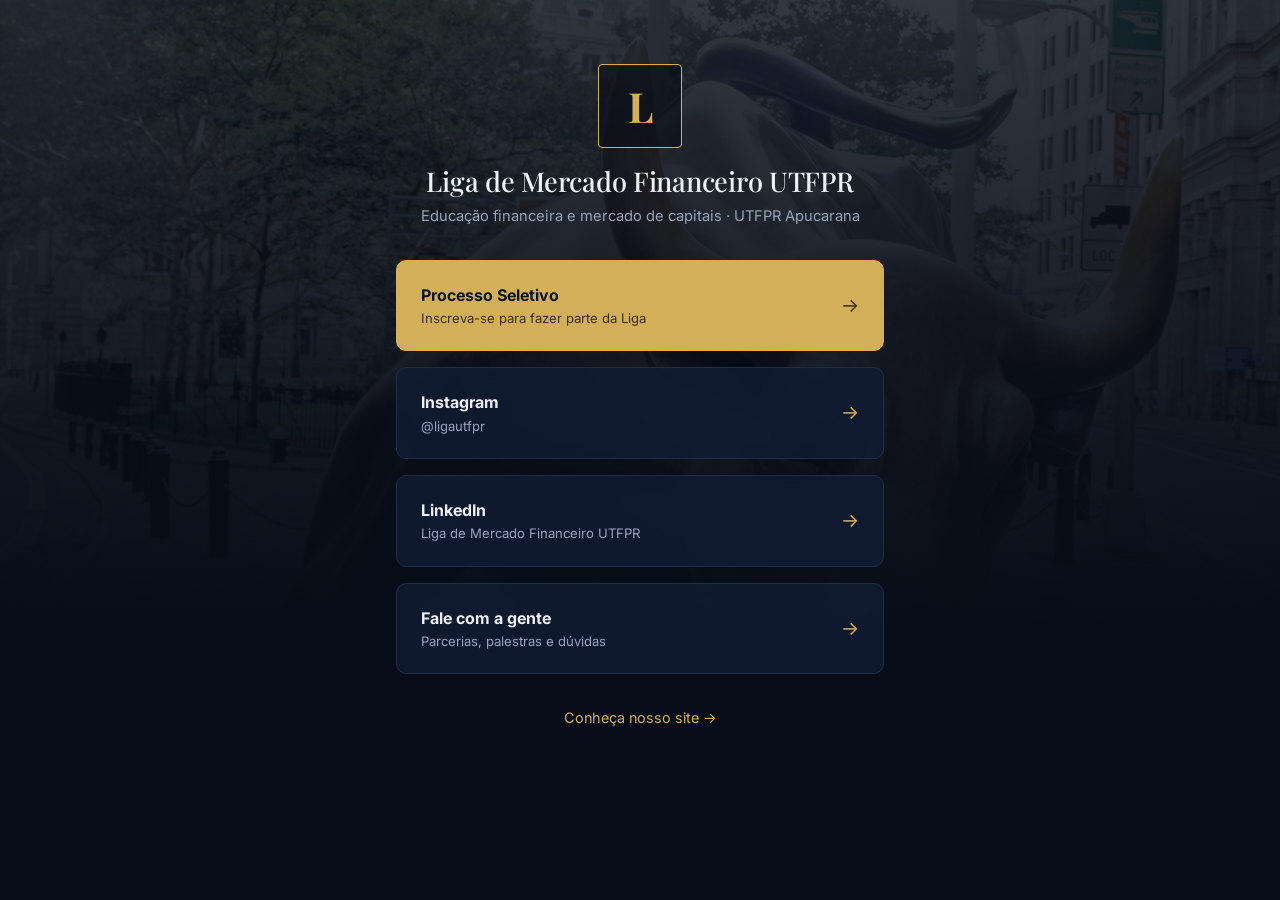
==== links.html @ d90d137b "feat: add site configuration, main functionality, and styling - Introduced a new configuration file " ====
<!DOCTYPE html>
<html lang="pt-BR">
<head>
<meta charset="UTF-8">
<meta name="viewport" content="width=device-width, initial-scale=1.0">
<title>Links · Liga de Mercado Financeiro UTFPR</title>
<meta name="description" content="Todos os links da Liga de Mercado Financeiro UTFPR.">
<link rel="preconnect" href="https://fonts.googleapis.com">
<link href="https://fonts.googleapis.com/css2?family=Inter:wght@400;500;600;700&family=Playfair+Display:wght@500;700&display=swap" rel="stylesheet">
<link rel="stylesheet" href="style.css">
<style>
  body{min-height:100vh;background:linear-gradient(180deg,rgba(7,13,24,.82),var(--bg) 70%),url(img/touro.jpg) center top/cover fixed}
  .bio{max-width:520px;margin:0 auto;padding:64px 16px 40px;text-align:center}
  .bio .logo-mark{width:84px;height:84px;font-size:2.6rem;margin:0 auto 1.2rem;background:rgba(7,13,24,.6)}
  .bio h1{font-size:1.7rem;margin-bottom:.4rem}
  .bio p{color:var(--muted);font-size:.92rem;margin-bottom:2rem}
  .bio .link-grid{grid-template-columns:1fr;text-align:left}
  .bio .link-item{backdrop-filter:blur(8px);background:rgba(17,29,51,.85)}
  .bio .link-item.featured{background:var(--gold)}
  .bio .site{margin-top:2rem;display:inline-block;color:var(--gold);font-size:.9rem}
</style>
</head>
<body>
  <main class="bio">
    <div class="logo-mark">L</div>
    <h1>Liga de Mercado Financeiro UTFPR</h1>
    <p>Educação financeira e mercado de capitais · UTFPR Apucarana</p>
    <div id="links-list" class="link-grid"></div>
    <a class="site" href="index.html">Conheça nosso site →</a>
  </main>
  <script src="js/config.js"></script>
  <script src="js/main.js"></script>
</body>
</html>
---- style.css ----
:root{
  --bg:#070d18; --bg2:#0c1526; --card:#111d33; --line:#1f2d4a;
  --text:#eef2f8; --muted:#97a3b9; --gold:#d4af5a; --gold2:#b8913a;
  --radius:10px; --ease:cubic-bezier(.2,.7,.2,1);
}
*{box-sizing:border-box;margin:0;padding:0}
html{scroll-behavior:smooth}
body{font-family:Inter,system-ui,sans-serif;background:var(--bg);color:var(--text);line-height:1.65;overflow-x:hidden;-webkit-font-smoothing:antialiased}
img{max-width:100%;display:block}
a{color:inherit;text-decoration:none}
.container{max-width:1200px;margin:0 auto;padding:0 24px}
h1,h2{font-family:"Playfair Display",Georgia,serif;font-weight:500;line-height:1.1;letter-spacing:-.01em}
h1 em,h2 em{color:var(--gold);font-style:italic}
h2{font-size:clamp(2rem,4.2vw,3.1rem);margin-bottom:1.2rem}
h3{font-size:1.12rem;font-weight:600;margin-bottom:.4rem}
.muted{color:var(--muted)}
.eyebrow{display:inline-flex;align-items:center;gap:.7rem;text-transform:uppercase;letter-spacing:.22em;font-size:.72rem;color:var(--gold);font-weight:600;margin-bottom:1rem}
.eyebrow::before{content:"";width:28px;height:1px;background:var(--gold)}
.eyebrow.center{display:flex;justify-content:center}
.btn{display:inline-flex;align-items:center;gap:.5rem;background:var(--gold);color:#0a1220;font-weight:600;font-size:.95rem;padding:.95rem 1.9rem;border-radius:999px;border:1px solid var(--gold);transition:.3s var(--ease)}
.btn:hover{background:transparent;color:var(--gold);transform:translateY(-2px)}
.btn-ghost{background:rgba(255,255,255,.04);color:var(--text);border-color:rgba(255,255,255,.35);backdrop-filter:blur(6px)}
.btn-ghost:hover{border-color:var(--gold)}
.btn-sm{padding:.55rem 1.15rem;font-size:.82rem}
.link-arrow{color:var(--gold);font-weight:500;white-space:nowrap}
.link-arrow:hover{text-decoration:underline}

/* NAV */
.nav{position:fixed;inset:0 0 auto;z-index:100;padding:22px 0;transition:.35s var(--ease)}
.nav.scrolled{background:rgba(7,13,24,.88);backdrop-filter:blur(14px);padding:12px 0;border-bottom:1px solid var(--line)}
.nav-inner{display:flex;align-items:center;justify-content:space-between;gap:1rem}
.logo{display:flex;align-items:center;gap:.75rem;font-size:.78rem;line-height:1.2;letter-spacing:.02em}
.logo-mark{width:42px;height:42px;border:1.5px solid var(--gold);color:var(--gold);display:grid;place-items:center;font-family:"Playfair Display";font-size:1.45rem;font-weight:700;border-radius:4px}
.logo-text strong{font-weight:700;font-size:.9rem}
.links{display:flex;gap:1.8rem;align-items:center;font-size:.88rem}
.links a:not(.btn){position:relative;opacity:.85}
.links a:not(.btn)::after{content:"";position:absolute;left:0;bottom:-4px;width:0;height:1px;background:var(--gold);transition:.3s}
.links a:not(.btn):hover{opacity:1}
.links a:not(.btn):hover::after{width:100%}
.menu-btn{display:none;background:none;border:0;cursor:pointer;width:32px;height:24px;position:relative}
.menu-btn span{position:absolute;left:0;width:100%;height:2px;background:var(--text);transition:.3s}
.menu-btn span:nth-child(1){top:2px}.menu-btn span:nth-child(2){top:11px}.menu-btn span:nth-child(3){top:20px}
.menu-open .menu-btn span:nth-child(1){top:11px;transform:rotate(45deg)}
.menu-open .menu-btn span:nth-child(2){opacity:0}
.menu-open .menu-btn span:nth-child(3){top:11px;transform:rotate(-45deg)}

/* HERO */
.hero{min-height:100vh;min-height:100svh;display:flex;align-items:center;position:relative;overflow:hidden}
.hero-bg{position:absolute;inset:-5%;background-size:cover;background-position:65% center;animation:zoom 22s ease-out forwards;will-change:transform}
@keyframes zoom{from{transform:scale(1.12)}to{transform:scale(1)}}
.hero-overlay{position:absolute;inset:0;background:linear-gradient(90deg,rgba(7,13,24,.97) 0%,rgba(7,13,24,.85) 40%,rgba(7,13,24,.35) 100%),linear-gradient(0deg,var(--bg) 0%,transparent 30%)}
.hero-content{position:relative;padding-top:90px;max-width:1200px}
.hero h1{font-size:clamp(2.6rem,6.4vw,5.2rem);max-width:820px;margin-bottom:1.5rem}
.lead{font-size:clamp(1.02rem,1.6vw,1.22rem);color:#c4cddc;max-width:560px;margin-bottom:2.4rem}
.hero-cta{display:flex;gap:1rem;flex-wrap:wrap}
.fade-up{opacity:0;transform:translateY(24px);animation:up 1s var(--ease) forwards}
.d1{animation-delay:.15s}.d2{animation-delay:.3s}.d3{animation-delay:.45s}
@keyframes up{to{opacity:1;transform:none}}
.scroll-hint{position:absolute;bottom:34px;left:50%;transform:translateX(-50%);width:24px;height:40px;border:1.5px solid rgba(255,255,255,.4);border-radius:14px}
.scroll-hint span{position:absolute;left:50%;top:8px;width:3px;height:8px;margin-left:-1.5px;background:var(--gold);border-radius:2px;animation:sh 1.8s infinite}
@keyframes sh{0%{opacity:0;transform:translateY(0)}40%{opacity:1}100%{opacity:0;transform:translateY(14px)}}

.ticker{background:var(--bg2);border-block:1px solid var(--line);min-height:46px}

/* STATS */
.stats{padding:70px 0 40px}
.stats-grid{display:grid;grid-template-columns:repeat(4,1fr);gap:1rem}
.stat{text-align:center;padding:1rem;border-left:1px solid var(--line)}
.stat:first-child{border-left:0}
.stat strong{display:block;font-family:"Playfair Display";font-size:clamp(2.2rem,4vw,3.2rem);font-weight:500;color:var(--gold);line-height:1.1}
.stat span{color:var(--muted);font-size:.85rem}

/* SECTIONS */
.section{padding:110px 0}
.section.alt{background:var(--bg2)}
.section-head{max-width:640px;margin-bottom:3rem}
.section-head.row{max-width:none;display:flex;justify-content:space-between;align-items:flex-end;gap:1rem;flex-wrap:wrap}
.section-head.row h2{margin-bottom:0}

/* SOBRE */
.about{display:grid;grid-template-columns:1fr 1.05fr;gap:5rem;align-items:center}
.about-img{position:relative}
.about-img img{border-radius:var(--radius);aspect-ratio:4/5;object-fit:cover;width:100%;filter:saturate(.85)}
.about-img::before{content:"";position:absolute;inset:-18px 18px 18px -18px;border:1px solid var(--gold);border-radius:var(--radius);z-index:-1;opacity:.5}
.about-badge{position:absolute;right:-24px;bottom:40px;background:var(--gold);color:#0a1220;padding:1.2rem 1.5rem;border-radius:var(--radius);box-shadow:0 20px 40px rgba(0,0,0,.4)}
.about-badge strong{display:block;font-family:"Playfair Display";font-size:2rem;line-height:1}
.about-badge span{font-size:.8rem;font-weight:500}
.mvv{margin-top:2.2rem;display:grid;gap:1.4rem}
.mvv-item{display:flex;gap:1.2rem;padding-top:1.4rem;border-top:1px solid var(--line)}
.mvv-n{font-family:"Playfair Display";color:var(--gold);font-size:1.1rem}
.mvv-item p{color:var(--muted);font-size:.95rem}

/* BANNER */
.banner{position:relative;padding:150px 0;background-size:cover;background-position:center 55%;text-align:center}
.banner-overlay{position:absolute;inset:0;background:rgba(7,13,24,.78)}
.banner-inner{position:relative}
.banner blockquote{font-family:"Playfair Display";font-style:italic;font-size:clamp(1.6rem,3.6vw,2.7rem);max-width:860px;margin:0 auto 1rem;line-height:1.3}
.banner cite{color:var(--gold);font-style:normal;letter-spacing:.1em;font-size:.85rem;text-transform:uppercase}

/* ATIVIDADES */
.activities{display:grid;grid-template-columns:repeat(3,1fr);gap:1.4rem}
.activity{position:relative;min-height:440px;border-radius:var(--radius);overflow:hidden;display:flex;align-items:flex-end;isolation:isolate}
.activity::before{content:"";position:absolute;inset:0;background:var(--img) center/cover;transition:transform .8s var(--ease);z-index:-2}
.activity::after{content:"";position:absolute;inset:0;background:linear-gradient(0deg,rgba(7,13,24,.97) 15%,rgba(7,13,24,.2) 70%);z-index:-1}
.activity:hover::before{transform:scale(1.07)}
.activity-body{padding:2rem}
.activity-body p{color:#c0c9d8;font-size:.93rem}
.tag{display:inline-block;font-size:.7rem;letter-spacing:.15em;text-transform:uppercase;color:var(--gold);border:1px solid rgba(212,175,90,.5);padding:.25rem .7rem;border-radius:999px;margin-bottom:.9rem}

/* NÚCLEOS */
.grid4{display:grid;grid-template-columns:repeat(4,1fr);gap:1.2rem}
.card{background:var(--card);border:1px solid var(--line);padding:2rem 1.7rem;border-radius:var(--radius);transition:.4s var(--ease)}
.card:hover{transform:translateY(-6px);border-color:rgba(212,175,90,.5);box-shadow:0 20px 40px rgba(0,0,0,.3)}
.card p{color:var(--muted);font-size:.93rem}
.card-icon{width:50px;height:50px;border-radius:12px;background:rgba(212,175,90,.1);display:grid;place-items:center;margin-bottom:1.3rem}
.card-icon svg{width:24px;height:24px;fill:none;stroke:var(--gold);stroke-width:1.6;stroke-linecap:round;stroke-linejoin:round}

/* NOVIDADES */
.news{display:grid;grid-template-columns:repeat(3,1fr);gap:1.4rem}
.news-card{background:var(--card);border:1px solid var(--line);border-radius:var(--radius);overflow:hidden;transition:.4s var(--ease);display:flex;flex-direction:column}
.news-card:hover{transform:translateY(-6px);border-color:rgba(212,175,90,.5)}
.news-card img{aspect-ratio:16/10;object-fit:cover;width:100%}
.news-body{padding:1.5rem;display:flex;flex-direction:column;gap:.4rem;flex:1}
.news-meta{display:flex;align-items:center;gap:.5rem;font-size:.78rem;color:var(--muted)}
.news-meta svg{width:16px;height:16px;fill:#0a66c2}
.news-body p{color:var(--muted);font-size:.92rem;flex:1}
.news-body .link-arrow{font-size:.88rem;margin-top:.6rem}
.news.widget{display:block}

/* INSTAGRAM */
.insta{display:grid;grid-template-columns:repeat(6,1fr);gap:.6rem}
.insta a{position:relative;aspect-ratio:1;overflow:hidden;border-radius:6px;background:var(--card)}
.insta img{width:100%;height:100%;object-fit:cover;transition:transform .6s var(--ease)}
.insta a::after{content:"";position:absolute;inset:0;background:rgba(7,13,24,.55) url("data:image/svg+xml,%3Csvg xmlns='http://www.w3.org/2000/svg' viewBox='0 0 24 24' fill='none' stroke='%23d4af5a' stroke-width='1.6'%3E%3Crect x='3' y='3' width='18' height='18' rx='5'/%3E%3Ccircle cx='12' cy='12' r='4'/%3E%3Ccircle cx='17.5' cy='6.5' r='.8' fill='%23d4af5a'/%3E%3C/svg%3E") center/32px no-repeat;opacity:0;transition:.3s}
.insta a:hover img{transform:scale(1.08)}
.insta a:hover::after{opacity:1}

/* EQUIPE */
.team-photo{border-radius:var(--radius);overflow:hidden;margin-bottom:3rem}
.team-photo img{width:100%;max-height:560px;object-fit:cover}
.team{display:grid;grid-template-columns:repeat(auto-fit,minmax(190px,1fr));gap:1.6rem}
.member{text-align:center}
.avatar{width:100%;aspect-ratio:1;border-radius:var(--radius);margin-bottom:1rem;background:linear-gradient(145deg,var(--card),#1a2a48);border:1px solid var(--line);display:grid;place-items:center;font-size:3rem;color:var(--gold);font-family:"Playfair Display";overflow:hidden;transition:.4s var(--ease)}
.avatar img{width:100%;height:100%;object-fit:cover;filter:grayscale(.3);transition:.4s}
.member:hover .avatar{border-color:var(--gold)}
.member:hover .avatar img{filter:none;transform:scale(1.04)}
.member h4{font-size:1rem;font-weight:600}
.member span{color:var(--gold);font-size:.82rem}

/* CTA */
.cta{position:relative;padding:150px 0;background-size:cover;background-position:center 40%;text-align:center}
.cta-overlay{position:absolute;inset:0;background:linear-gradient(180deg,rgba(7,13,24,.92),rgba(7,13,24,.8))}
.cta-inner{position:relative;max-width:720px}
.cta-inner .eyebrow{justify-content:center}
.cta p{color:#c4cddc;margin-bottom:2rem}

/* LINKS */
.link-grid{display:grid;grid-template-columns:repeat(auto-fit,minmax(260px,1fr));gap:1rem}
.link-item{display:flex;align-items:center;justify-content:space-between;gap:1rem;background:var(--card);border:1px solid var(--line);padding:1.3rem 1.5rem;border-radius:var(--radius);transition:.3s var(--ease)}
.link-item:hover{border-color:var(--gold);transform:translateY(-3px)}
.link-item small{display:block;color:var(--muted);font-size:.82rem}
.link-item .arrow{color:var(--gold);font-size:1.2rem;transition:.3s}
.link-item:hover .arrow{transform:translateX(4px)}
.link-item.featured{background:var(--gold);color:#0a1220;border-color:var(--gold)}
.link-item.featured small,.link-item.featured .arrow{color:#3a2d0e}

/* PARCEIROS */
.partners-strip{padding:60px 0;border-top:1px solid var(--line);overflow:hidden}
.marquee{overflow:hidden;mask-image:linear-gradient(90deg,transparent,#000 15%,#000 85%,transparent)}
.marquee-track{display:flex;gap:4.5rem;width:max-content;animation:mq 28s linear infinite;padding-top:.6rem}
.marquee-track span{font-family:"Playfair Display";font-size:1.7rem;color:#4b5a77;white-space:nowrap;transition:.3s}
.marquee-track span:hover{color:var(--gold)}
@keyframes mq{to{transform:translateX(-50%)}}

/* FOOTER */
.footer{background:#040810;padding:80px 0 30px;border-top:1px solid var(--line)}
.footer-grid{display:grid;grid-template-columns:2fr 1fr 1fr;gap:2.5rem}
.footer p{color:var(--muted);font-size:.9rem;margin-top:1.2rem}
.footer h4{color:var(--gold);margin-bottom:1rem;font-size:.75rem;text-transform:uppercase;letter-spacing:.18em}
.footer-grid a:not(.logo){display:block;color:var(--muted);margin-bottom:.5rem;font-size:.92rem}
.footer-grid a:not(.logo):hover{color:var(--gold)}
.copy{display:flex;justify-content:space-between;gap:1rem;flex-wrap:wrap;margin-top:3.5rem;padding-top:1.5rem;border-top:1px solid var(--line);font-size:.78rem;color:#5d6a82}

/* REVEAL */
.reveal{opacity:0;transform:translateY(36px);transition:opacity .9s var(--ease),transform .9s var(--ease)}
.reveal.in{opacity:1;transform:none}

/* RESPONSIVO */
@media(max-width:1000px){
  .about{grid-template-columns:1fr;gap:3.5rem}
  .about-img{max-width:520px}
  .about-badge{right:16px}
  .activities,.news{grid-template-columns:1fr 1fr}
  .grid4{grid-template-columns:1fr 1fr}
  .insta{grid-template-columns:repeat(3,1fr)}
  .footer-grid{grid-template-columns:1fr 1fr}
  .footer-grid>div:first-child{grid-column:1/-1}
  .menu-btn{display:block;z-index:2}
  .links{position:fixed;inset:0;flex-direction:column;justify-content:center;background:rgba(7,13,24,.98);gap:1.8rem;font-size:1.2rem;opacity:0;pointer-events:none;transition:.35s}
  .menu-open .links{opacity:1;pointer-events:auto}
  .banner{background-attachment:scroll}
}
@media(max-width:640px){
  .container{padding:0 16px}
  .section{padding:80px 0}
  .stats-grid{grid-template-columns:1fr 1fr;gap:1.5rem 0}
  .stat:nth-child(3){border-left:0}
  .activities,.news,.grid4{grid-template-columns:1fr}
  .activity{min-height:340px}
  .team{grid-template-columns:1fr 1fr;gap:1rem}
  .footer-grid{grid-template-columns:1fr}
  .about-img::before{display:none}
  .hero-overlay{background:linear-gradient(0deg,rgba(7,13,24,.98) 25%,rgba(7,13,24,.6) 100%)}
}
@media(prefers-reduced-motion:reduce){*{animation:none!important;transition:none!important}.reveal,.fade-up{opacity:1;transform:none}}
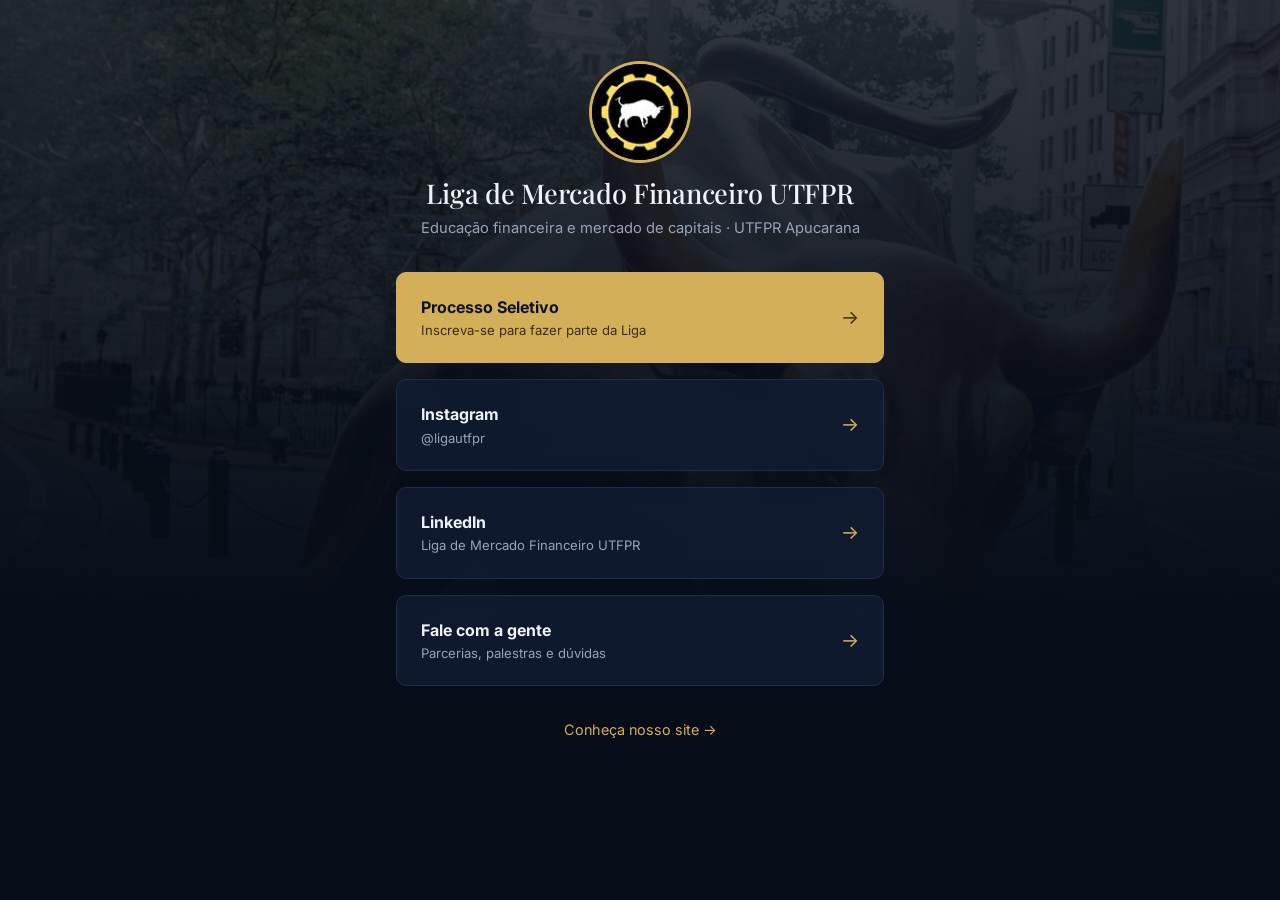
==== commit 86c430f8: "Refactor code structure for improved readability and maintainability" ====
--- a/links.html
+++ b/links.html
@@ -7,11 +7,12 @@
 <meta name="description" content="Todos os links da Liga de Mercado Financeiro UTFPR.">
 <link rel="preconnect" href="https://fonts.googleapis.com">
 <link href="https://fonts.googleapis.com/css2?family=Inter:wght@400;500;600;700&family=Playfair+Display:wght@500;700&display=swap" rel="stylesheet">
+<link rel="icon" href="img/instagram/perfil.jpg">
 <link rel="stylesheet" href="style.css">
 <style>
   body{min-height:100vh;background:linear-gradient(180deg,rgba(7,13,24,.82),var(--bg) 70%),url(img/touro.jpg) center top/cover fixed}
   .bio{max-width:520px;margin:0 auto;padding:64px 16px 40px;text-align:center}
-  .bio .logo-mark{width:84px;height:84px;font-size:2.6rem;margin:0 auto 1.2rem;background:rgba(7,13,24,.6)}
+  .bio .logo-mark{width:96px;height:96px;margin:0 auto 1.2rem;box-shadow:0 0 0 3px var(--gold)}
   .bio h1{font-size:1.7rem;margin-bottom:.4rem}
   .bio p{color:var(--muted);font-size:.92rem;margin-bottom:2rem}
   .bio .link-grid{grid-template-columns:1fr;text-align:left}
@@ -22,7 +23,7 @@
 </head>
 <body>
   <main class="bio">
-    <div class="logo-mark">L</div>
+    <img class="logo-mark" src="img/instagram/perfil.jpg" alt="Logo da Liga de Mercado Financeiro UTFPR">
     <h1>Liga de Mercado Financeiro UTFPR</h1>
     <p>Educação financeira e mercado de capitais · UTFPR Apucarana</p>
     <div id="links-list" class="link-grid"></div>
--- a/style.css
+++ b/style.css
@@ -30,7 +30,7 @@
 .nav.scrolled{background:rgba(7,13,24,.88);backdrop-filter:blur(14px);padding:12px 0;border-bottom:1px solid var(--line)}
 .nav-inner{display:flex;align-items:center;justify-content:space-between;gap:1rem}
 .logo{display:flex;align-items:center;gap:.75rem;font-size:.78rem;line-height:1.2;letter-spacing:.02em}
-.logo-mark{width:42px;height:42px;border:1.5px solid var(--gold);color:var(--gold);display:grid;place-items:center;font-family:"Playfair Display";font-size:1.45rem;font-weight:700;border-radius:4px}
+.logo-mark{width:44px;height:44px;border-radius:50%;flex-shrink:0;object-fit:cover}
 .logo-text strong{font-weight:700;font-size:.9rem}
 .links{display:flex;gap:1.8rem;align-items:center;font-size:.88rem}
 .links a:not(.btn){position:relative;opacity:.85}
@@ -108,7 +108,9 @@
 .tag{display:inline-block;font-size:.7rem;letter-spacing:.15em;text-transform:uppercase;color:var(--gold);border:1px solid rgba(212,175,90,.5);padding:.25rem .7rem;border-radius:999px;margin-bottom:.9rem}
 
 /* NÚCLEOS */
-.grid4{display:grid;grid-template-columns:repeat(4,1fr);gap:1.2rem}
+.grid5{display:grid;grid-template-columns:repeat(6,1fr);gap:1.2rem}
+.grid5 .card{grid-column:span 2}
+.grid5 .card:nth-child(n+4){grid-column:span 3}
 .card{background:var(--card);border:1px solid var(--line);padding:2rem 1.7rem;border-radius:var(--radius);transition:.4s var(--ease)}
 .card:hover{transform:translateY(-6px);border-color:rgba(212,175,90,.5);box-shadow:0 20px 40px rgba(0,0,0,.3)}
 .card p{color:var(--muted);font-size:.93rem}
@@ -128,12 +130,14 @@
 .news.widget{display:block}
 
 /* INSTAGRAM */
-.insta{display:grid;grid-template-columns:repeat(6,1fr);gap:.6rem}
-.insta a{position:relative;aspect-ratio:1;overflow:hidden;border-radius:6px;background:var(--card)}
+.insta{display:grid;grid-template-columns:repeat(6,1fr);gap:.7rem}
+.insta a{position:relative;aspect-ratio:4/5;overflow:hidden;border-radius:8px;background:var(--card)}
 .insta img{width:100%;height:100%;object-fit:cover;transition:transform .6s var(--ease)}
-.insta a::after{content:"";position:absolute;inset:0;background:rgba(7,13,24,.55) url("data:image/svg+xml,%3Csvg xmlns='http://www.w3.org/2000/svg' viewBox='0 0 24 24' fill='none' stroke='%23d4af5a' stroke-width='1.6'%3E%3Crect x='3' y='3' width='18' height='18' rx='5'/%3E%3Ccircle cx='12' cy='12' r='4'/%3E%3Ccircle cx='17.5' cy='6.5' r='.8' fill='%23d4af5a'/%3E%3C/svg%3E") center/32px no-repeat;opacity:0;transition:.3s}
-.insta a:hover img{transform:scale(1.08)}
-.insta a:hover::after{opacity:1}
+.insta a::after{content:"";position:absolute;inset:0;background:linear-gradient(0deg,rgba(7,13,24,.95) 10%,rgba(7,13,24,.2) 60%);opacity:0;transition:.35s}
+.insta-cap{position:absolute;left:0;right:0;bottom:0;padding:1rem;font-size:.8rem;line-height:1.4;z-index:1;opacity:0;transform:translateY(10px);transition:.35s}
+.insta a:hover img{transform:scale(1.06)}
+.insta a:hover::after,.insta a:hover .insta-cap{opacity:1;transform:none}
+.insta a.is-video::before{content:"";position:absolute;top:10px;right:10px;width:22px;height:22px;z-index:1;background:url("data:image/svg+xml,%3Csvg xmlns='http://www.w3.org/2000/svg' viewBox='0 0 24 24' fill='white'%3E%3Cpath d='M8 5v14l11-7z'/%3E%3C/svg%3E") center/contain no-repeat;filter:drop-shadow(0 1px 3px rgba(0,0,0,.6))}
 
 /* EQUIPE */
 .team-photo{border-radius:var(--radius);overflow:hidden;margin-bottom:3rem}
@@ -191,8 +195,11 @@
   .about-img{max-width:520px}
   .about-badge{right:16px}
   .activities,.news{grid-template-columns:1fr 1fr}
-  .grid4{grid-template-columns:1fr 1fr}
+  .grid5{grid-template-columns:1fr 1fr}
+  .grid5 .card,.grid5 .card:nth-child(n+4){grid-column:auto}
+  .grid5 .card:last-child{grid-column:1/-1}
   .insta{grid-template-columns:repeat(3,1fr)}
+  .insta-cap{display:none}
   .footer-grid{grid-template-columns:1fr 1fr}
   .footer-grid>div:first-child{grid-column:1/-1}
   .menu-btn{display:block;z-index:2}
@@ -205,7 +212,7 @@
   .section{padding:80px 0}
   .stats-grid{grid-template-columns:1fr 1fr;gap:1.5rem 0}
   .stat:nth-child(3){border-left:0}
-  .activities,.news,.grid4{grid-template-columns:1fr}
+  .activities,.news,.grid5{grid-template-columns:1fr}
   .activity{min-height:340px}
   .team{grid-template-columns:1fr 1fr;gap:1rem}
   .footer-grid{grid-template-columns:1fr}
